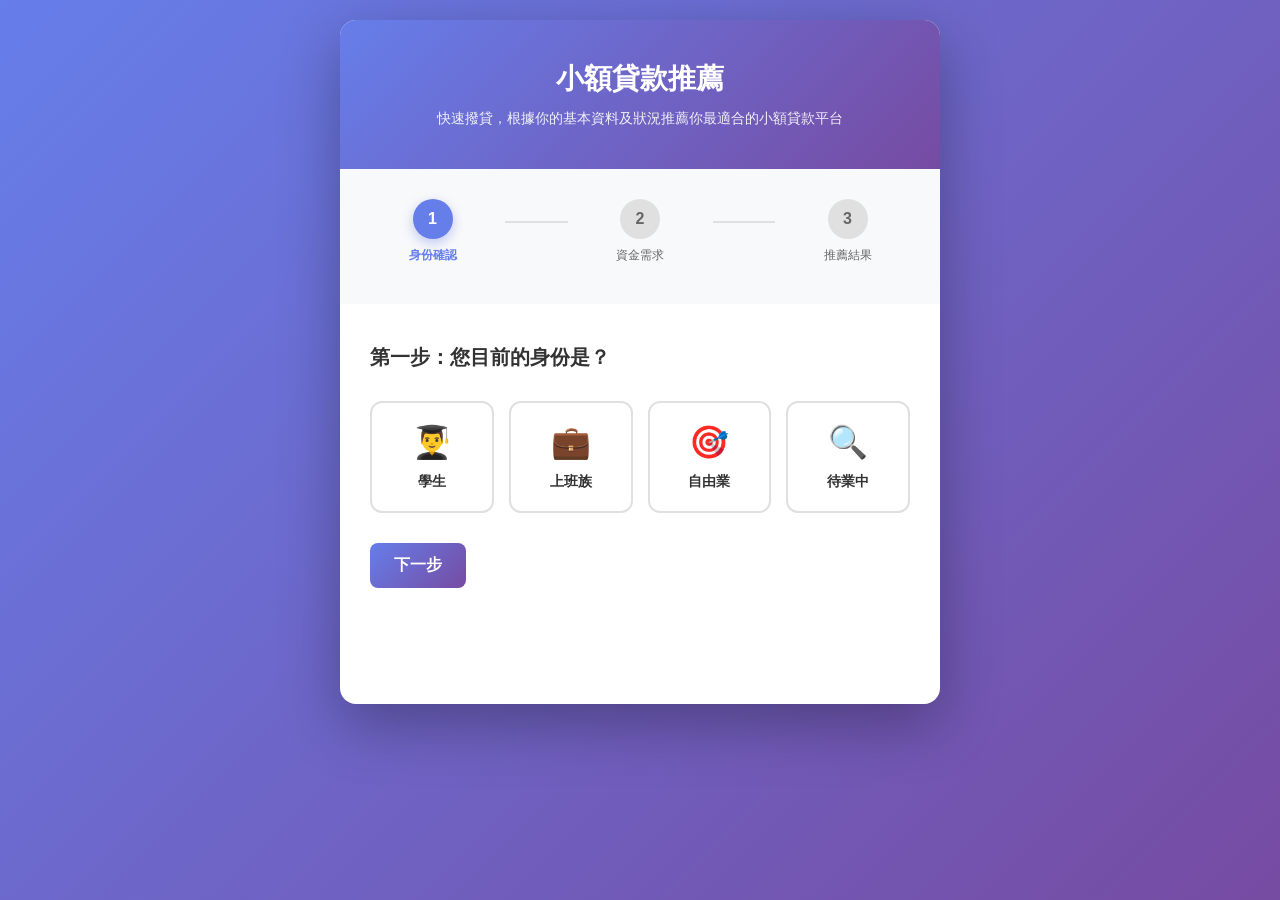
==== index.html @ a4a64415 "Force cache clear: update version numbers v2" ====
<!DOCTYPE html>
<html lang="zh-TW">
<head>
    <meta charset="UTF-8">
    <meta name="viewport" content="width=device-width, initial-scale=1.0">
    <meta name="title" content="小額貸款推薦哪一家">
    <meta name="description" content="快速撥貸，根據你的基本資料及狀況推薦你最適合的小額貸款平台">
    <title>小額貸款推薦哪一家</title>
    <link rel="stylesheet" href="styles.css?v=2">
</head>
<body>
    <div class="container">
        <header class="header">
            <h1>小額貸款推薦</h1>
            <p class="subtitle">快速撥貸，根據你的基本資料及狀況推薦你最適合的小額貸款平台</p>
        </header>

        <!-- 進度指示器 -->
        <div class="progress-container">
            <div class="progress-step active" id="step1-indicator">
                <span class="step-number">1</span>
                <span class="step-label">身份確認</span>
            </div>
            <div class="progress-line"></div>
            <div class="progress-step" id="step2-indicator">
                <span class="step-number">2</span>
                <span class="step-label">資金需求</span>
            </div>
            <div class="progress-line"></div>
            <div class="progress-step" id="step3-indicator">
                <span class="step-number">3</span>
                <span class="step-label">推薦結果</span>
            </div>
        </div>

        <!-- 第一步：身份選擇 -->
        <section class="form-section active" id="step1">
            <h2>第一步：您目前的身份是？</h2>
            <div class="options-grid">
                <label class="option-card">
                    <input type="radio" name="identity" value="student">
                    <div class="card-content">
                        <span class="card-icon">👨‍🎓</span>
                        <span class="card-title">學生</span>
                    </div>
                </label>
                <label class="option-card">
                    <input type="radio" name="identity" value="employee">
                    <div class="card-content">
                        <span class="card-icon">💼</span>
                        <span class="card-title">上班族</span>
                    </div>
                </label>
                <label class="option-card">
                    <input type="radio" name="identity" value="freelancer">
                    <div class="card-content">
                        <span class="card-icon">🎯</span>
                        <span class="card-title">自由業</span>
                    </div>
                </label>
                <label class="option-card">
                    <input type="radio" name="identity" value="unemployed">
                    <div class="card-content">
                        <span class="card-icon">🔍</span>
                        <span class="card-title">待業中</span>
                    </div>
                </label>
            </div>
            <button class="btn btn-primary" onclick="nextStep(1)">下一步</button>
        </section>

        <!-- 第二步：資金需求 -->
        <section class="form-section" id="step2">
            <h2>第二步：您需要多少資金？</h2>
            <div class="amount-input-group">
                <label for="amount">借款金額 (新台幣)</label>
                <div class="input-wrapper">
                    <span class="currency">NT$</span>
                    <input type="number" id="amount" placeholder="例如：10000" min="1000" max="300000">
                </div>
                <div class="amount-presets">
                    <button class="preset-btn" onclick="setAmount(10000)">10,000</button>
                    <button class="preset-btn" onclick="setAmount(30000)">30,000</button>
                    <button class="preset-btn" onclick="setAmount(50000)">50,000</button>
                    <button class="preset-btn" onclick="setAmount(100000)">100,000</button>
                </div>
            </div>

            <div class="loan-type-group">
                <label>貸款類型 (可複選)</label>
                <div class="checkboxes-container">
                    <label class="checkbox-item">
                        <input type="checkbox" name="loanType" value="phone">
                        <span class="checkbox-label">📱 手機貸</span>
                    </label>
                    <label class="checkbox-item">
                        <input type="checkbox" name="loanType" value="motorcycle">
                        <span class="checkbox-label">🏍️ 機車貸</span>
                    </label>
                </div>
            </div>

            <div class="button-group">
                <button class="btn btn-secondary" onclick="prevStep(2)">上一步</button>
                <button class="btn btn-primary" onclick="nextStep(2)">下一步</button>
            </div>
        </section>

        <!-- 第三步：推薦結果 -->
        <section class="form-section" id="step3">
            <h2>第三步：推薦結果</h2>
            <div id="recommendation-container" class="recommendation-container">
                <!-- 推薦卡片將由JavaScript動態生成 -->
            </div>
            <div class="button-group">
                <button class="btn btn-secondary" onclick="prevStep(3)">上一步</button>
                <button class="btn btn-primary" onclick="restartForm()">重新開始</button>
            </div>
        </section>
    </div>

    <script src="script.js"></script>
</body>
</html>
---- styles.css ----
* {
    margin: 0;
    padding: 0;
    box-sizing: border-box;
}

body {
    font-family: -apple-system, BlinkMacSystemFont, 'Segoe UI', Roboto, 'Helvetica Neue', Arial, sans-serif;
    background: linear-gradient(135deg, #667eea 0%, #764ba2 100%);
    min-height: 100vh;
    padding: 20px;
    color: #333;
}

.container {
    max-width: 600px;
    margin: 0 auto;
    background: white;
    border-radius: 16px;
    box-shadow: 0 20px 60px rgba(0, 0, 0, 0.3);
    overflow: hidden;
}

header {
    background: linear-gradient(135deg, #667eea 0%, #764ba2 100%);
    color: white;
    padding: 40px 30px;
    text-align: center;
}

header h1 {
    font-size: 28px;
    margin-bottom: 10px;
    font-weight: 700;
}

.subtitle {
    font-size: 14px;
    opacity: 0.9;
    line-height: 1.5;
}

/* 進度指示器 */
.progress-container {
    display: flex;
    align-items: center;
    justify-content: space-between;
    padding: 30px 30px 40px;
    background: #f8f9fa;
}

.progress-step {
    display: flex;
    flex-direction: column;
    align-items: center;
    gap: 8px;
    flex: 1;
    position: relative;
    z-index: 2;
}

.step-number {
    width: 40px;
    height: 40px;
    border-radius: 50%;
    background: #e0e0e0;
    color: #666;
    display: flex;
    align-items: center;
    justify-content: center;
    font-weight: 700;
    font-size: 16px;
    transition: all 0.3s ease;
}

.step-label {
    font-size: 12px;
    color: #666;
    text-align: center;
    transition: color 0.3s ease;
}

.progress-step.active .step-number {
    background: #667eea;
    color: white;
    box-shadow: 0 4px 12px rgba(102, 126, 234, 0.4);
}

.progress-step.active .step-label {
    color: #667eea;
    font-weight: 600;
}

.progress-step.completed .step-number {
    background: #4caf50;
    color: white;
}

.progress-step.completed .step-label {
    color: #4caf50;
    font-weight: 600;
}

.progress-line {
    height: 2px;
    background: #e0e0e0;
    flex: 0.5;
    margin: 0 10px;
    margin-bottom: 20px;
}

.progress-line.active {
    background: #667eea;
}

/* 表單區域 */
.form-section {
    display: none;
    padding: 40px 30px;
    min-height: 400px;
}

.form-section.active {
    display: block;
    animation: fadeIn 0.3s ease;
}

@keyframes fadeIn {
    from {
        opacity: 0;
        transform: translateY(10px);
    }
    to {
        opacity: 1;
        transform: translateY(0);
    }
}

.form-section h2 {
    font-size: 20px;
    margin-bottom: 30px;
    color: #333;
    font-weight: 600;
}

/* 選項卡片 */
.options-grid {
    display: grid;
    grid-template-columns: 1fr 1fr;
    gap: 15px;
    margin-bottom: 30px;
}

@media (min-width: 480px) {
    .options-grid {
        grid-template-columns: 1fr 1fr;
    }
}

@media (min-width: 768px) {
    .options-grid {
        grid-template-columns: 1fr 1fr 1fr 1fr;
    }
}

.option-card {
    position: relative;
    cursor: pointer;
}

.option-card input {
    display: none;
}

.card-content {
    display: flex;
    flex-direction: column;
    align-items: center;
    justify-content: center;
    gap: 12px;
    padding: 20px;
    border: 2px solid #e0e0e0;
    border-radius: 12px;
    transition: all 0.3s ease;
    background: white;
}

.option-card input:checked + .card-content {
    border-color: #667eea;
    background: #f0f4ff;
    box-shadow: 0 4px 12px rgba(102, 126, 234, 0.2);
}

.card-icon {
    font-size: 32px;
    display: block;
}

.card-title {
    font-size: 14px;
    font-weight: 600;
    color: #333;
    text-align: center;
}

/* 金額輸入 */
.amount-input-group {
    margin-bottom: 30px;
}

.amount-input-group label {
    display: block;
    margin-bottom: 12px;
    font-weight: 600;
    color: #333;
}

.input-wrapper {
    position: relative;
    margin-bottom: 20px;
}

.currency {
    position: absolute;
    left: 12px;
    top: 50%;
    transform: translateY(-50%);
    font-weight: 600;
    color: #667eea;
    font-size: 14px;
}

#amount {
    width: 100%;
    padding: 12px 15px 12px 50px;
    border: 2px solid #e0e0e0;
    border-radius: 8px;
    font-size: 16px;
    transition: border-color 0.3s ease;
}

#amount:focus {
    outline: none;
    border-color: #667eea;
    box-shadow: 0 0 0 3px rgba(102, 126, 234, 0.1);
}

.amount-presets {
    display: grid;
    grid-template-columns: 1fr 1fr 1fr 1fr;
    gap: 10px;
}

.preset-btn {
    padding: 10px;
    border: 1px solid #e0e0e0;
    border-radius: 8px;
    background: white;
    cursor: pointer;
    font-size: 12px;
    font-weight: 600;
    color: #666;
    transition: all 0.3s ease;
}

.preset-btn:hover {
    border-color: #667eea;
    color: #667eea;
    background: #f0f4ff;
}

/* 貸款類型選項 */
.loan-type-group {
    margin: 30px 0;
    padding: 20px;
    background: #f8f9fa;
    border-radius: 12px;
}

.loan-type-group label {
    display: block;
    margin-bottom: 16px;
    font-weight: 600;
    color: #333;
}

.checkboxes-container {
    display: grid;
    grid-template-columns: 1fr 1fr;
    gap: 12px;
}

.checkbox-item {
    display: flex;
    align-items: center;
    cursor: pointer;
}

.checkbox-item input {
    margin-right: 10px;
    width: 18px;
    height: 18px;
    cursor: pointer;
    accent-color: #667eea;
}

.checkbox-label {
    font-size: 14px;
    color: #333;
    user-select: none;
    cursor: pointer;
    font-weight: 500;
}

.checkbox-item input:checked + .checkbox-label {
    color: #667eea;
    font-weight: 600;
}

/* 推薦卡片 */
.recommendation-container {
    display: grid;
    gap: 20px;
    margin-bottom: 30px;
}

.recommendation-card {
    border: 2px solid #e0e0e0;
    border-radius: 12px;
    padding: 20px;
    background: linear-gradient(135deg, #f5f7fa 0%, #c3cfe2 100%);
    transition: all 0.3s ease;
}

.recommendation-card.primary {
    border-color: #667eea;
    background: linear-gradient(135deg, #667eea 0%, #764ba2 100%);
    color: white;
    box-shadow: 0 8px 20px rgba(102, 126, 234, 0.3);
}

.recommendation-card.primary .card-label {
    background: rgba(255, 255, 255, 0.2);
    color: white;
}

.card-label {
    display: inline-block;
    background: #667eea;
    color: white;
    padding: 4px 12px;
    border-radius: 20px;
    font-size: 12px;
    font-weight: 600;
    margin-bottom: 12px;
}

.recommendation-card.primary .card-label {
    background: rgba(255, 255, 255, 0.3);
}

.card-title-rec {
    font-size: 20px;
    font-weight: 700;
    margin-bottom: 12px;
}

.card-stats {
    display: grid;
    grid-template-columns: 1fr 1fr 1fr;
    gap: 12px;
    margin: 16px 0;
    padding: 12px 0;
}

.stat-item {
    text-align: center;
    padding: 8px;
}

.stat-label {
    font-size: 12px;
    opacity: 0.8;
    margin-bottom: 4px;
}

.stat-value {
    font-size: 16px;
    font-weight: 700;
}

.recommendation-card.primary .stat-label {
    opacity: 0.9;
}

.card-description {
    font-size: 14px;
    line-height: 1.6;
    margin: 12px 0;
    opacity: 0.9;
}

.card-actions {
    display: flex;
    gap: 10px;
    margin-top: 16px;
}

.action-btn {
    flex: 1;
    padding: 10px 16px;
    border: none;
    border-radius: 8px;
    cursor: pointer;
    font-size: 14px;
    font-weight: 600;
    transition: all 0.3s ease;
}

.recommendation-card.primary .action-btn {
    background: white;
    color: #667eea;
}

.recommendation-card.primary .action-btn:hover {
    transform: translateY(-2px);
    box-shadow: 0 4px 12px rgba(0, 0, 0, 0.2);
}

.action-btn.secondary {
    background: #e0e0e0;
    color: #333;
}

.action-btn.secondary:hover {
    background: #d0d0d0;
}

/* 按鈕 */
.button-group {
    display: flex;
    gap: 12px;
    margin-top: 30px;
}

.btn {
    padding: 12px 24px;
    border: none;
    border-radius: 8px;
    cursor: pointer;
    font-size: 16px;
    font-weight: 600;
    transition: all 0.3s ease;
    flex: 1;
}

.btn-primary {
    background: linear-gradient(135deg, #667eea 0%, #764ba2 100%);
    color: white;
}

.btn-primary:hover:not(:disabled) {
    transform: translateY(-2px);
    box-shadow: 0 8px 20px rgba(102, 126, 234, 0.4);
}

.btn-primary:disabled {
    opacity: 0.5;
    cursor: not-allowed;
}

.btn-secondary {
    background: #f0f0f0;
    color: #333;
    border: 2px solid #e0e0e0;
}

.btn-secondary:hover {
    border-color: #667eea;
    color: #667eea;
}

/* 響應式設計 */
@media (max-width: 480px) {
    .container {
        border-radius: 0;
        box-shadow: none;
    }

    header {
        padding: 30px 20px;
    }

    header h1 {
        font-size: 24px;
    }

    .form-section {
        padding: 30px 20px;
    }

    .progress-container {
        padding: 20px;
    }

    .progress-step {
        gap: 4px;
    }

    .step-number {
        width: 32px;
        height: 32px;
        font-size: 14px;
    }

    .step-label {
        font-size: 10px;
    }

    .progress-line {
        margin: 0 5px;
        margin-bottom: 15px;
    }
}
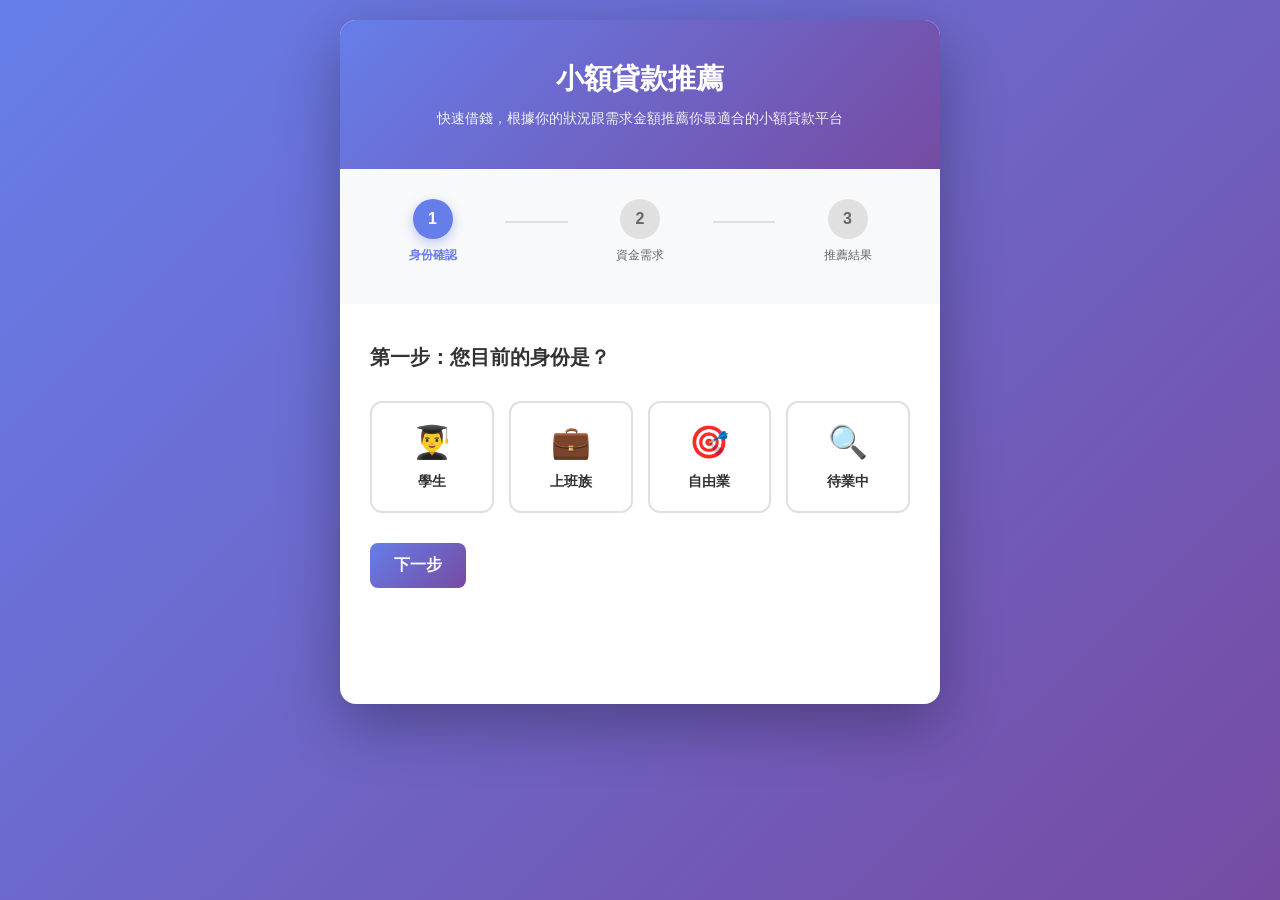
==== commit b5db7c1d: "Force cache clear: update to v3" ====
--- a/index.html
+++ b/index.html
@@ -4,15 +4,15 @@
     <meta charset="UTF-8">
     <meta name="viewport" content="width=device-width, initial-scale=1.0">
     <meta name="title" content="小額貸款推薦哪一家">
-    <meta name="description" content="快速撥貸，根據你的基本資料及狀況推薦你最適合的小額貸款平台">
+    <meta name="description" content="快速借錢，根據你的狀況跟需求金額推薦你最適合的小額貸款平台">
     <title>小額貸款推薦哪一家</title>
-    <link rel="stylesheet" href="styles.css?v=2">
+    <link rel="stylesheet" href="styles.css?v=3">
 </head>
 <body>
     <div class="container">
         <header class="header">
             <h1>小額貸款推薦</h1>
-            <p class="subtitle">快速撥貸，根據你的基本資料及狀況推薦你最適合的小額貸款平台</p>
+            <p class="subtitle">快速借錢，根據你的狀況跟需求金額推薦你最適合的小額貸款平台</p>
         </header>
 
         <!-- 進度指示器 -->
@@ -119,6 +119,6 @@
         </section>
     </div>
 
-    <script src="script.js"></script>
+    <script src="script.js?v=3"></script>
 </body>
 </html>
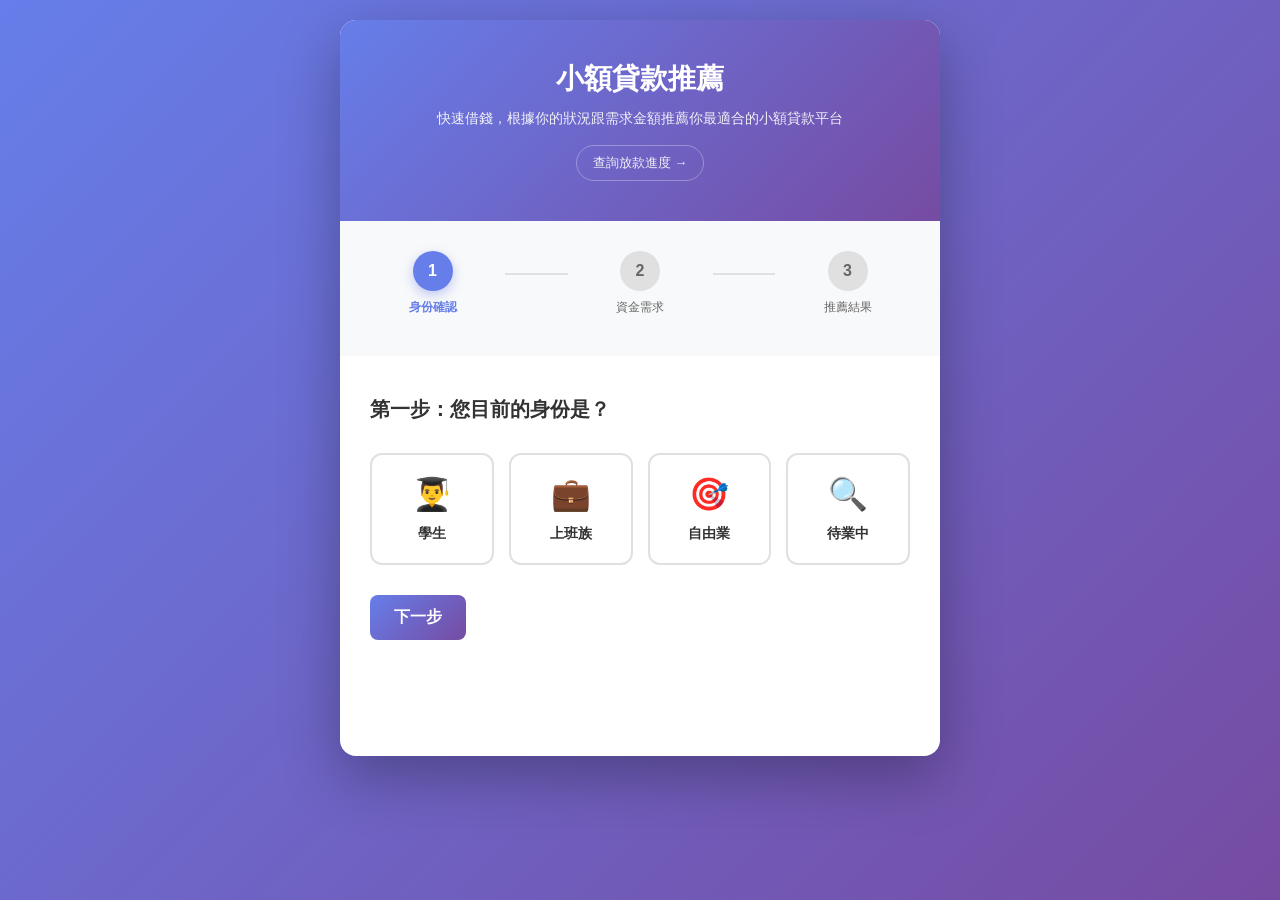
==== commit ef07f538: "Add loan disbursement tracking page - Create disbursement.html with query form and result display - " ====
--- a/index.html
+++ b/index.html
@@ -6,13 +6,14 @@
     <meta name="title" content="小額貸款推薦哪一家">
     <meta name="description" content="快速借錢，根據你的狀況跟需求金額推薦你最適合的小額貸款平台">
     <title>小額貸款推薦哪一家</title>
-    <link rel="stylesheet" href="styles.css?v=3">
+    <link rel="stylesheet" href="styles.css?v=4">
 </head>
 <body>
     <div class="container">
         <header class="header">
             <h1>小額貸款推薦</h1>
             <p class="subtitle">快速借錢，根據你的狀況跟需求金額推薦你最適合的小額貸款平台</p>
+            <a href="disbursement.html" class="header-link">查詢放款進度 →</a>
         </header>
 
         <!-- 進度指示器 -->
@@ -119,6 +120,6 @@
         </section>
     </div>
 
-    <script src="script.js?v=3"></script>
+    <script src="script.js?v=4"></script>
 </body>
 </html>
--- a/styles.css
+++ b/styles.css
@@ -40,6 +40,23 @@
     line-height: 1.5;
 }
 
+.header-link {
+    display: inline-block;
+    margin-top: 16px;
+    color: rgba(255, 255, 255, 0.9);
+    text-decoration: none;
+    font-size: 13px;
+    padding: 8px 16px;
+    border: 1px solid rgba(255, 255, 255, 0.3);
+    border-radius: 20px;
+    transition: all 0.3s ease;
+}
+
+.header-link:hover {
+    background: rgba(255, 255, 255, 0.1);
+    border-color: rgba(255, 255, 255, 0.5);
+}
+
 /* 進度指示器 */
 .progress-container {
     display: flex;
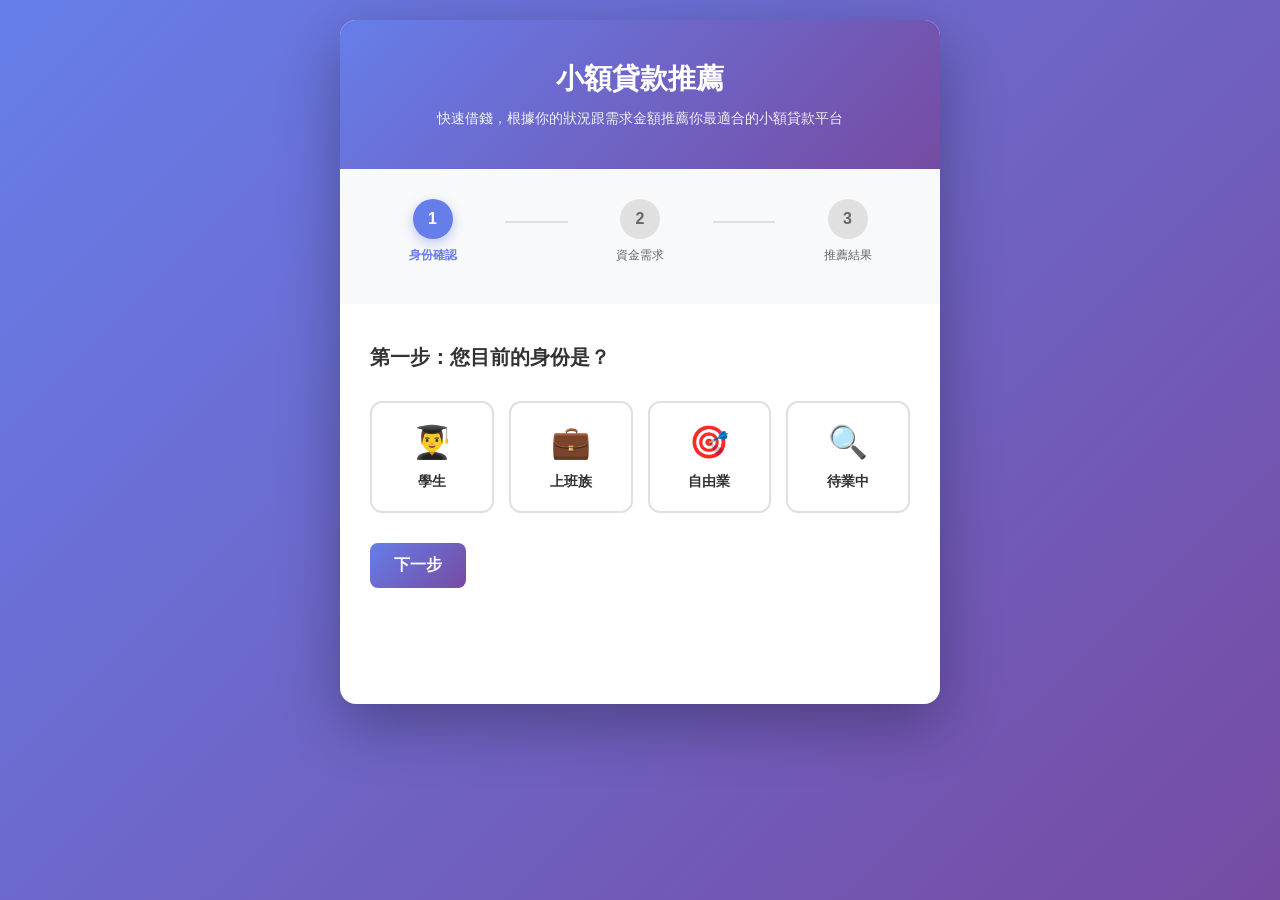
==== commit 9de60526: "Add sitemap, robots.txt, and SEO meta tags for Google indexing Co-Authored-By: Claude Sonnet 4.6 <no" ====
--- a/index.html
+++ b/index.html
@@ -3,8 +3,14 @@
 <head>
     <meta charset="UTF-8">
     <meta name="viewport" content="width=device-width, initial-scale=1.0">
-    <meta name="title" content="小額貸款推薦哪一家">
     <meta name="description" content="快速借錢，根據你的狀況跟需求金額推薦你最適合的小額貸款平台">
+    <meta name="robots" content="index, follow">
+    <link rel="canonical" href="https://secured-loan-recommendation.selena-yang.workers.dev/">
+    <!-- Open Graph -->
+    <meta property="og:type" content="website">
+    <meta property="og:url" content="https://secured-loan-recommendation.selena-yang.workers.dev/">
+    <meta property="og:title" content="小額貸款推薦哪一家">
+    <meta property="og:description" content="快速借錢，根據你的狀況跟需求金額推薦你最適合的小額貸款平台">
     <title>小額貸款推薦哪一家</title>
     <link rel="stylesheet" href="styles.css?v=4">
 </head>
@@ -13,7 +19,6 @@
         <header class="header">
             <h1>小額貸款推薦</h1>
             <p class="subtitle">快速借錢，根據你的狀況跟需求金額推薦你最適合的小額貸款平台</p>
-            <a href="disbursement.html" class="header-link">查詢放款進度 →</a>
         </header>
 
         <!-- 進度指示器 -->
